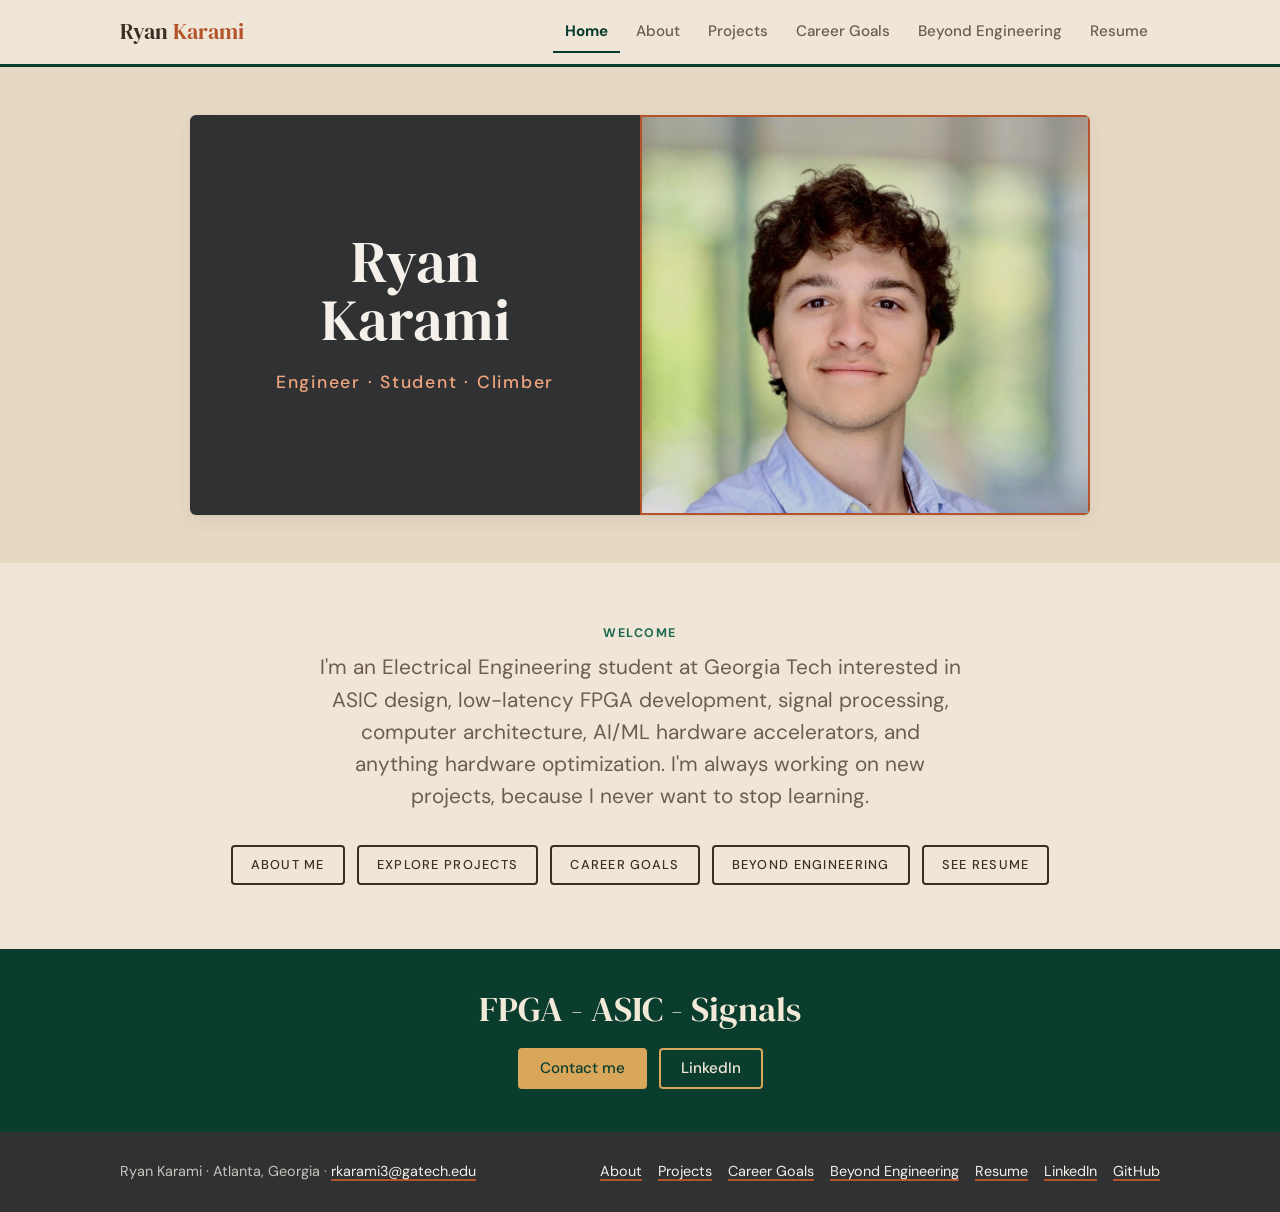
==== index.html @ 75e0a6b8 "Shrink home hero; show projects as a vertical list with thumbnails" ====
<!DOCTYPE html>
<html lang="en">
<head>
<meta charset="utf-8">
<meta name="viewport" content="width=device-width, initial-scale=1">
<title>Ryan Karami</title>
<meta name="description" content="Ryan Karami — Electrical Engineering student at Georgia Tech focused on digital design and verification.">
<link rel="preconnect" href="https://fonts.googleapis.com">
<link rel="preconnect" href="https://fonts.gstatic.com" crossorigin>
<link href="https://fonts.googleapis.com/css2?family=DM+Serif+Display&family=DM+Sans:wght@400;500;700&display=swap" rel="stylesheet">
<link rel="stylesheet" href="assets/css/site.css?v=202611100015">
</head>
<body>
<a class="skip" href="#main">Skip to content</a>
<header class="site-header">
  <div class="wrap">
    <a class="brand" href="index.html">Ryan <span>Karami</span></a>
    <button class="menu-btn" type="button" aria-expanded="false" aria-controls="site-nav">Menu</button>
    <ul class="nav" id="site-nav">
<li><a href="index.html" aria-current="page">Home</a></li>
<li><a href="about.html">About</a></li>
<li><a href="projects.html">Projects</a></li>
<li><a href="career.html">Career Goals</a></li>
<li><a href="beyond.html">Beyond Engineering</a></li>
<li><a href="resume.html">Resume</a></li>
    </ul>
  </div>
</header>
<main id="main">
<section class="home-hero">
  <div class="wrap">
    <div class="hh-grid">
      <div class="hh-name">
        <h1>Ryan<br>Karami</h1>
        <p class="hh-tag">Engineer · Student · Climber</p>
      </div>
      <div class="photo-slot hh-photo"><span class="slot-label">Headshot</span><img src="assets/img/headshot.jpg" alt="Portrait of Ryan Karami" style="object-position:center 28%" loading="lazy"></div>
    </div>
  </div>
</section>

<section class="section-block">
  <div class="wrap center">
    <p class="eyebrow">Welcome</p>
    <p class="home-lead">I'm an Electrical Engineering student at Georgia Tech interested in ASIC design, low-latency FPGA development, signal processing, computer architecture, AI/ML hardware accelerators, and anything hardware optimization. I'm always working on new projects, because I never want to stop learning.</p>
    <div class="stack-btns" style="margin-top:28px">
      <a class="btn outline" href="about.html">About me</a>
      <a class="btn outline" href="projects.html">Explore projects</a>
      <a class="btn outline" href="career.html">Career goals</a>
      <a class="btn outline" href="beyond.html">Beyond engineering</a>
      <a class="btn outline" href="resume.html">See resume</a>
    </div>
  </div>
</section>

<section class="home-intro">
  <div class="hi-text">
    <h2>FPGA - ASIC - Signals</h2>
    <div class="btns">
      <a class="btn primary" href="mailto:rkarami3@gatech.edu">Contact me</a>
      <a class="btn ghost" href="https://www.linkedin.com/in/ryan-karami">LinkedIn</a>
    </div>
  </div>
</section>
</main>
<footer class="site-footer">
  <div class="wrap">
    <span>Ryan Karami · Atlanta, Georgia · <a href="mailto:rkarami3@gatech.edu">rkarami3@gatech.edu</a></span>
    <nav aria-label="Footer"><a href="about.html">About</a> <a href="projects.html">Projects</a> <a href="career.html">Career Goals</a> <a href="beyond.html">Beyond Engineering</a> <a href="resume.html">Resume</a> <a href="https://www.linkedin.com/in/ryan-karami">LinkedIn</a> <a href="https://github.com/Soupchef1">GitHub</a></nav>
  </div>
</footer>
<script src="assets/js/site.js" defer></script>
</body>
</html>
---- assets/css/site.css ----
/* ============================================================
   Ryan Karami — ePortfolio
   All colors and fonts live in the tokens block below, so a new
   theme is a one-place change.
   ============================================================ */

/* ---------- tokens: Sandstone + PCB green ---------- */
:root {
  --bg: #EFE6D8;            /* sandstone beige */
  --surface: #FAF5EC;       /* cards */
  --surface-2: #E6D9C4;     /* alt sections, photo slots */
  --text: #3A2E25;
  --muted: #6E5D4E;
  --line: #DCCDB5;
  --dark: #2F3133;          /* charcoal blocks: name panel, page heroes, footer */
  --dark-text: #F5F1EA;
  --dark-muted: #C8C4BC;
  --accent: #B4532A;        /* terracotta: buttons, borders */
  --accent-ink: #9A4422;    /* terracotta dark enough for text */
  --on-accent: #FFF8EE;
  --green: #0B3D2E;         /* PCB green accent */
  --green-2: #164E3B;
  --green-ink: #1F6B4F;
  --green-tint: #DCE8E1;
  --green-text: #F2E9D8;
  --green-muted: #C9D9CF;
  --copper: #D9A75A;
  --link: #9A4422;
  --shadow: 0 1px 2px rgba(58,46,37,.06), 0 6px 18px rgba(58,46,37,.07);

  --font-head: "DM Serif Display", Georgia, serif;
  --font-body: "DM Sans", system-ui, -apple-system, sans-serif;

  --max: 1080px;
  --read: 720px;
  --radius: 6px;
}

/* ---------- base ---------- */
*, *::before, *::after { box-sizing: border-box; }
html { scroll-padding-top: 80px; -webkit-text-size-adjust: 100%; }
body { margin: 0; background: var(--bg); color: var(--text); font: 400 17px/1.65 var(--font-body); -webkit-font-smoothing: antialiased; overflow-x: hidden; }
img { max-width: 100%; height: auto; display: block; }
a { color: var(--link); text-decoration-color: var(--accent); text-decoration-thickness: 2px; text-underline-offset: 3px; }
a:hover { color: var(--accent-ink); }
h1, h2, h3, h4 { font-family: var(--font-head); line-height: 1.15; letter-spacing: 0; margin: 0 0 .5em; color: var(--text); }
h1 { font-size: clamp(2.2rem, 5vw, 3.4rem); font-weight: 400; }
h2 { font-size: clamp(1.6rem, 3vw, 2.1rem); font-weight: 400; }
h3 { font-size: 1.3rem; font-weight: 400; }
p { margin: 0 0 1em; }
:focus-visible { outline: 3px solid var(--accent); outline-offset: 2px; border-radius: 4px; }
.skip { position: absolute; left: -9999px; top: 0; z-index: 100; background: var(--accent); color: var(--on-accent); padding: 8px 14px; font-weight: 600; }
.skip:focus { left: 8px; top: 8px; }
.wrap { width: 100%; max-width: var(--max); margin: 0 auto; padding: 0 20px; }
.read { max-width: var(--read); margin-left: auto; margin-right: auto; }

/* ---------- placeholder text (remove class once real text is in) ---------- */
.todo { background: repeating-linear-gradient(-45deg, rgba(179,163,105,.10) 0 10px, rgba(179,163,105,.18) 10px 20px); border: 1px dashed var(--accent); border-radius: 8px; padding: 10px 14px; color: var(--muted); font-size: .95rem; }
.todo::before { content: "TO WRITE · "; font-weight: 700; letter-spacing: .08em; font-size: .75rem; color: var(--accent-ink); }
.dark .todo, .page-hero .todo, .hh-name .todo, .hi-text .todo { color: var(--dark-muted); background: rgba(255,255,255,.06); }

/* ---------- header / nav ---------- */
.site-header { position: sticky; top: 0; z-index: 50; background: var(--bg); color: var(--text); border-bottom: 3px solid var(--green); }
.site-header .wrap { display: flex; align-items: center; justify-content: space-between; min-height: 64px; gap: 16px; }
.brand { font-family: var(--font-head); font-weight: 400; font-size: 1.4rem; color: var(--text); text-decoration: none; white-space: nowrap; }
.brand span { color: var(--accent); }
.brand:hover { color: var(--text); }
.nav { display: flex; gap: 4px; list-style: none; margin: 0; padding: 0; }
.nav a { display: block; padding: 8px 12px; border-radius: 4px; color: var(--muted); text-decoration: none; font-weight: 500; font-size: .95rem; }
.nav a:hover { background: var(--surface-2); color: var(--text); }
.nav a[aria-current="page"] { color: var(--green); font-weight: 700; box-shadow: inset 0 -2px 0 var(--green); border-radius: 4px 4px 0 0; }
.menu-btn { display: none; background: transparent; border: 1px solid var(--line); color: var(--text); border-radius: 8px; padding: 8px 12px; font: 600 .9rem var(--font-body); cursor: pointer; }
@media (max-width: 860px) {
  .menu-btn { display: inline-flex; }
  .nav { display: none; position: absolute; top: 100%; left: 0; right: 0; flex-direction: column; background: var(--bg); padding: 8px 20px 16px; border-bottom: 3px solid var(--green); }
  .nav.open { display: flex; }
  .nav a { padding: 12px; font-size: 1.05rem; }
  .nav a[aria-current="page"] { box-shadow: inset 3px 0 0 var(--green); border-radius: 0 4px 4px 0; }
}

/* ---------- sections ---------- */
.section-block { padding: 64px 0; }
.section-block + .section-block { border-top: 1px solid var(--line); }
.section-block.alt { background: var(--surface-2); border-top: 0; }
.eyebrow { font: 600 .78rem/1 var(--font-body); letter-spacing: .12em; text-transform: uppercase; color: var(--green-ink); margin: 0 0 12px; font-weight: 700; }
.section-title { text-align: center; margin-bottom: 36px; }
.section-title p { color: var(--muted); max-width: 56ch; margin: 8px auto 0; }
.rule { width: 56px; height: 4px; background: var(--green); border: 0; border-radius: 2px; margin: 14px auto 0; }

/* ---------- inner page hero ---------- */
.page-hero { background: var(--dark); color: var(--dark-text); padding: 56px 0 48px; text-align: center; }
.page-hero h1 { color: var(--dark-text); margin-bottom: 10px; }
.page-hero p { color: var(--dark-muted); max-width: 60ch; margin: 0 auto; font-size: 1.08rem; }
.page-hero .eyebrow { color: var(--copper); }

/* ---------- photo slots ---------- */
.photo-slot { position: relative; overflow: hidden; background: var(--surface-2); border: 2px dashed var(--accent); display: grid; place-items: center; color: var(--muted); font-size: .85rem; text-align: center; }
.photo-slot > img { position: absolute; inset: 0; width: 100%; height: 100%; object-fit: cover; }
.photo-slot:has(> img) { border-style: solid; }
.photo-slot:has(> img) .slot-label { display: none; }
.photo-slot .slot-label { padding: 12px; line-height: 1.35; }
.headshot { width: 240px; height: 240px; border-radius: 50%; }

/* ---------- buttons ---------- */
.btns { display: flex; flex-wrap: wrap; gap: 12px; }
.btn { display: inline-flex; align-items: center; gap: 8px; padding: 11px 20px; border-radius: 4px; font: 500 .95rem/1 var(--font-body); text-decoration: none; border: 2px solid var(--accent); transition: background .15s, color .15s; cursor: pointer; }
.btn.primary { background: var(--accent); color: var(--on-accent); }
.btn.primary:hover { filter: brightness(1.08); color: var(--on-accent); }
.btn.ghost { background: transparent; color: inherit; border-color: currentColor; }
.btn.ghost:hover { background: rgba(180,83,42,.10); color: inherit; }
.page-hero .btn.ghost, .hi-text .btn.ghost, .cta .btn.ghost { color: var(--dark-text); }
.btn.outline { background: transparent; color: var(--text); border-color: var(--text); border-radius: 4px; min-width: 240px; justify-content: center; text-transform: uppercase; letter-spacing: .12em; font-size: .85rem; padding: 14px 22px; }
.btn.outline:hover { background: var(--accent); border-color: var(--accent); color: var(--on-accent); }

/* ---------- home ---------- */
.home-hero { background: var(--surface-2); padding: 48px 0; }
.hh-grid { display: grid; grid-template-columns: 1fr; border-radius: var(--radius); overflow: hidden; box-shadow: var(--shadow); }
@media (min-width: 820px) { .hh-grid { grid-template-columns: 2fr 3fr; min-height: 440px; } }
.hh-name { background: var(--dark); color: #fff; display: flex; flex-direction: column; justify-content: center; align-items: center; text-align: center; padding: 48px 28px; }
.hh-name h1 { color: var(--dark-text); font-size: clamp(2.8rem, 6vw, 4.4rem); line-height: 1.02; margin: 0 0 18px; }
.hh-tag { color: #F0A57E; font-family: var(--font-body); font-size: clamp(.95rem, 1.8vw, 1.1rem); font-weight: 500; letter-spacing: .1em; margin: 0; }
.hh-photo { min-height: 300px; }
.home-lead { font-size: clamp(1.1rem, 2.2vw, 1.3rem); max-width: 46ch; margin: 0 auto 32px; color: var(--muted); line-height: 1.55; }
.stack-btns { display: flex; flex-wrap: wrap; gap: 12px; justify-content: center; }
.stack-btns .btn.outline { min-width: 0; padding: 12px 18px; font-size: .8rem; letter-spacing: .1em; }
.home-intro { background: var(--green); }
.hi-grid { display: grid; grid-template-columns: 1fr; }
@media (min-width: 820px) { .hi-grid { grid-template-columns: 1fr 1fr; } }
.hi-photo { min-height: 320px; border: 0; background: var(--green-2); color: var(--green-muted); }
.hi-text { color: var(--green-muted); padding: 56px 32px; text-align: center; display: flex; flex-direction: column; justify-content: center; max-width: 560px; margin: 0 auto; }
.hi-text h2 { color: var(--green-text); font-size: clamp(1.6rem, 3vw, 2.2rem); margin-bottom: 20px; }
.hi-text .btns { margin-top: 14px; justify-content: center; }

/* ---------- cards ---------- */
.grid { display: grid; gap: 24px; grid-template-columns: repeat(auto-fill, minmax(290px, 1fr)); }
.card { background: var(--surface); border: 1px solid var(--line); border-radius: var(--radius); overflow: hidden; display: flex; flex-direction: column; box-shadow: var(--shadow); transition: transform .15s, border-color .15s; text-decoration: none; color: inherit; }
a.card:hover { transform: translateY(-3px); border-color: var(--accent); color: inherit; }
.card .thumb { aspect-ratio: 16 / 10; border: 0; border-bottom: 2px dashed var(--accent); }
.card .body { padding: 20px 22px 22px; display: flex; flex-direction: column; flex: 1; }
.card h3 { margin-bottom: 6px; }
.card .meta { font-size: .85rem; color: var(--muted); margin-bottom: 10px; }
.card p { font-size: .97rem; margin-bottom: 14px; }
.card .more { margin-top: auto; font-weight: 700; font-size: .92rem; color: var(--accent-ink); }
.card.featured { border: 2px solid var(--accent); }
.badge { display: inline-block; font: 700 .7rem/1 var(--font-body); letter-spacing: .1em; text-transform: uppercase; background: var(--accent); color: var(--on-accent); padding: 5px 9px; border-radius: 4px; margin-bottom: 10px; align-self: flex-start; }
.tags { display: flex; flex-wrap: wrap; gap: 6px; margin: 0 0 12px; padding: 0; list-style: none; }
.tag { font: 500 .75rem/1 var(--font-body); padding: 5px 9px; border-radius: 999px; background: var(--green-tint); color: var(--green); }

/* ---------- entries / timeline ---------- */
.entries { display: grid; gap: 20px; }
.entry { background: var(--surface); border: 1px solid var(--line); border-left: 4px solid var(--accent); border-radius: 10px; padding: 22px 24px; }
.entry-top { display: flex; flex-wrap: wrap; justify-content: space-between; gap: 4px 16px; align-items: baseline; }
.entry h3 { margin: 0; }
.entry .when { font-size: .88rem; color: var(--muted); white-space: nowrap; }
.entry .role { color: var(--accent-ink); font-weight: 600; font-size: .95rem; margin: 4px 0 10px; }
.entry ul { margin: 8px 0 0; padding-left: 20px; }
.entry li { margin-bottom: 6px; }

/* steps (career roadmap) */
.steps { counter-reset: step; display: grid; gap: 20px; }
.steps .entry { position: relative; padding-left: 70px; }
.steps .entry::before { counter-increment: step; content: counter(step); position: absolute; left: 20px; top: 22px; width: 34px; height: 34px; border-radius: 50%; background: var(--green); color: var(--green-text); font: 700 1rem/34px var(--font-body); text-align: center; }

/* ---------- key/value tables ---------- */
.kv { width: 100%; border-collapse: collapse; }
.kv th, .kv td { text-align: left; vertical-align: top; padding: 10px 0; border-bottom: 1px solid var(--line); }
.kv th { width: 170px; padding-right: 16px; font-weight: 700; color: var(--green-ink); }
@media (max-width: 560px) { .kv th, .kv td { display: block; width: auto; padding: 0; } .kv th { padding-top: 12px; } .kv td { padding-bottom: 12px; } }

/* ---------- split ---------- */
.split { display: grid; gap: 40px; grid-template-columns: 1fr; align-items: start; }
@media (min-width: 860px) { .split { grid-template-columns: 260px 1fr; } }
.split .aside { display: grid; justify-items: center; gap: 12px; text-align: center; }

/* ---------- project detail ---------- */
.project-page { padding: 40px 0 72px; }
.backlink { display: inline-block; font-weight: 600; font-size: .92rem; margin-bottom: 20px; text-decoration: none; color: var(--accent-ink); }
.project-head h1 { font-size: clamp(1.9rem, 4.4vw, 2.7rem); }
.projectmeta { width: 100%; border-collapse: collapse; margin: 16px 0 24px; font-size: .95rem; }
.projectmeta th, .projectmeta td { text-align: left; padding: 8px 0; border-bottom: 1px solid var(--line); vertical-align: top; }
.projectmeta th { width: 110px; padding-right: 14px; color: var(--green-ink); font-weight: 700; }
.lede { font-size: 1.12rem; border-left: 4px solid var(--accent); padding-left: 18px; margin: 8px 0 28px; }
.readings { display: grid; grid-template-columns: repeat(auto-fit, minmax(170px, 1fr)); gap: 14px; margin: 0 0 36px; }
.reading { background: var(--surface); border: 1px solid var(--line); border-top: 4px solid var(--green); border-radius: 0; padding: 16px 18px; }
.reading:nth-child(even) { border-top-color: var(--accent); }
.reading-val { font: 400 1.8rem/1.1 var(--font-head); }
.reading-unit { font-size: .88rem; color: var(--muted); margin-top: 6px; line-height: 1.4; }
.project-page .section { margin: 40px 0 0; }
.project-page .section h2 { font-size: 1.55rem; padding-bottom: 8px; border-bottom: 2px solid var(--line); margin-bottom: 18px; }
.project-page figure { margin: 28px 0; }
.project-page figure .photo-slot { aspect-ratio: 16 / 9; border-radius: 10px; }
.project-page figcaption { font-size: .88rem; color: var(--muted); margin-top: 10px; }
.fignum { font-weight: 600; color: var(--accent-ink); margin-right: 4px; }
.fig-pair { display: grid; gap: 18px; grid-template-columns: 1fr; margin: 28px 0; }
.fig-pair figure { margin: 0; }
@media (min-width: 700px) { .fig-pair { grid-template-columns: 1fr 1fr; } }
.video-slot { aspect-ratio: 16 / 9; border-radius: 10px; }

/* ---------- interests ---------- */
.interest { display: grid; gap: 28px; grid-template-columns: 1fr; align-items: center; }
@media (min-width: 820px) { .interest { grid-template-columns: 1fr 1fr; } .interest.flip > :first-child { order: 2; } }
.interest .photo-slot { aspect-ratio: 4 / 3; border-radius: var(--radius); }
.gallery { display: grid; gap: 14px; grid-template-columns: repeat(auto-fill, minmax(200px, 1fr)); }
.gallery .photo-slot { aspect-ratio: 1; border-radius: 10px; }

/* ---------- resume ---------- */
.resume-actions { display: flex; flex-wrap: wrap; justify-content: center; gap: 12px; margin-top: 22px; }
.resume-frame { width: 100%; max-width: 900px; height: 1150px; margin: 0 auto; display: block; border: 1px solid var(--line); border-radius: 6px; box-shadow: var(--shadow); background: #fff; }
@media (max-width: 700px) { .resume-frame { height: 640px; } }

/* ---------- cta / footer ---------- */
.cta { background: var(--green); color: var(--green-text); text-align: center; padding: 56px 0; }
.cta h2 { color: var(--green-text); }
.cta p { color: var(--green-muted); max-width: 54ch; margin: 0 auto 22px; }
.cta .btns { justify-content: center; }
.site-footer { background: var(--dark); color: var(--dark-muted); padding: 28px 0; font-size: .9rem; border-top: 3px solid var(--green); }
.site-footer .wrap { display: flex; flex-wrap: wrap; justify-content: space-between; gap: 10px 20px; }
.site-footer a { color: var(--dark-text); }
.site-footer nav { display: flex; flex-wrap: wrap; gap: 16px; }

.center { text-align: center; }
.muted { color: var(--muted); }
@media (prefers-reduced-motion: reduce) { * { transition: none !important; } }

/* buttons on green bands use copper */
.home-intro .btn.primary, .cta .btn.primary { background: var(--copper); border-color: var(--copper); color: var(--green); }
.home-intro .btn.ghost, .cta .btn.ghost { border-color: var(--copper); color: var(--green-text); }
.home-intro .btn.ghost:hover, .cta .btn.ghost:hover { background: rgba(217,167,90,.15); }
.cta .todo, .hi-text .todo { color: var(--green-muted); background: rgba(255,255,255,.06); border-color: var(--copper); }
.card .thumb, .photo-slot { color: var(--muted); }
.card { border-radius: var(--radius); }
.entry { border-radius: 0 6px 6px 0; }
.site-footer { color: var(--dark-muted); }
.interest .photo-slot.tall { aspect-ratio: 4 / 5; max-width: 420px; width: 100%; justify-self: center; }
.hh-photo { min-height: 360px; }
.headshot > img { border-radius: 50%; }
/* home headshot: narrower, taller photo box so the portrait is cropped less */
@media (min-width: 820px) { .hh-grid { grid-template-columns: 1fr 1fr; min-height: 480px; } }
/* home green band: compact, centered, no photo */
.home-intro .hi-text { max-width: 720px; padding: 40px 24px; }
.home-intro .hi-text h2 { margin-bottom: 14px; }
.home-intro .hi-text .btns { margin-top: 4px; }
/* project figures and diagram thumbnails */
.project-page figure img { width: 100%; border-radius: 8px; border: 1px solid var(--line); background: var(--surface); }
.project-page h3 { font-size: 1.2rem; margin: 26px 0 8px; }
.project-page code { font-size: .9em; background: var(--surface-2); padding: 1px 5px; border-radius: 4px; }
.project-page .section ul { padding-left: 20px; } .project-page .section li { margin-bottom: 8px; }
.card .thumb.diagram > img { object-fit: contain; background: #FAF5EC; padding: 8px; }
.card .thumb:has(> img) { border-bottom: 1px solid var(--line); }
.bio { margin-bottom: 24px; } .bio p { margin-bottom: 1em; }

/* home hero: a bit smaller */
.hh-grid { max-width: 900px; margin: 0 auto; }
.hh-photo { min-height: 300px; }
.hh-name h1 { font-size: clamp(2.4rem, 5vw, 3.6rem); }
@media (min-width: 820px) { .hh-grid { min-height: 400px; } }

/* projects page: vertical list, thumbnail on the left */
.project-list { grid-template-columns: 1fr; gap: 18px; }
@media (min-width: 700px) {
  .project-list .card { flex-direction: row; }
  .project-list .card .thumb { flex: 0 0 240px; aspect-ratio: auto; min-height: 170px; border-bottom: 0 !important; border-right: 1px solid var(--line); }
  .project-list .card .body { padding: 18px 22px; }
}
.project-list a.card:hover { transform: translateY(-2px); }
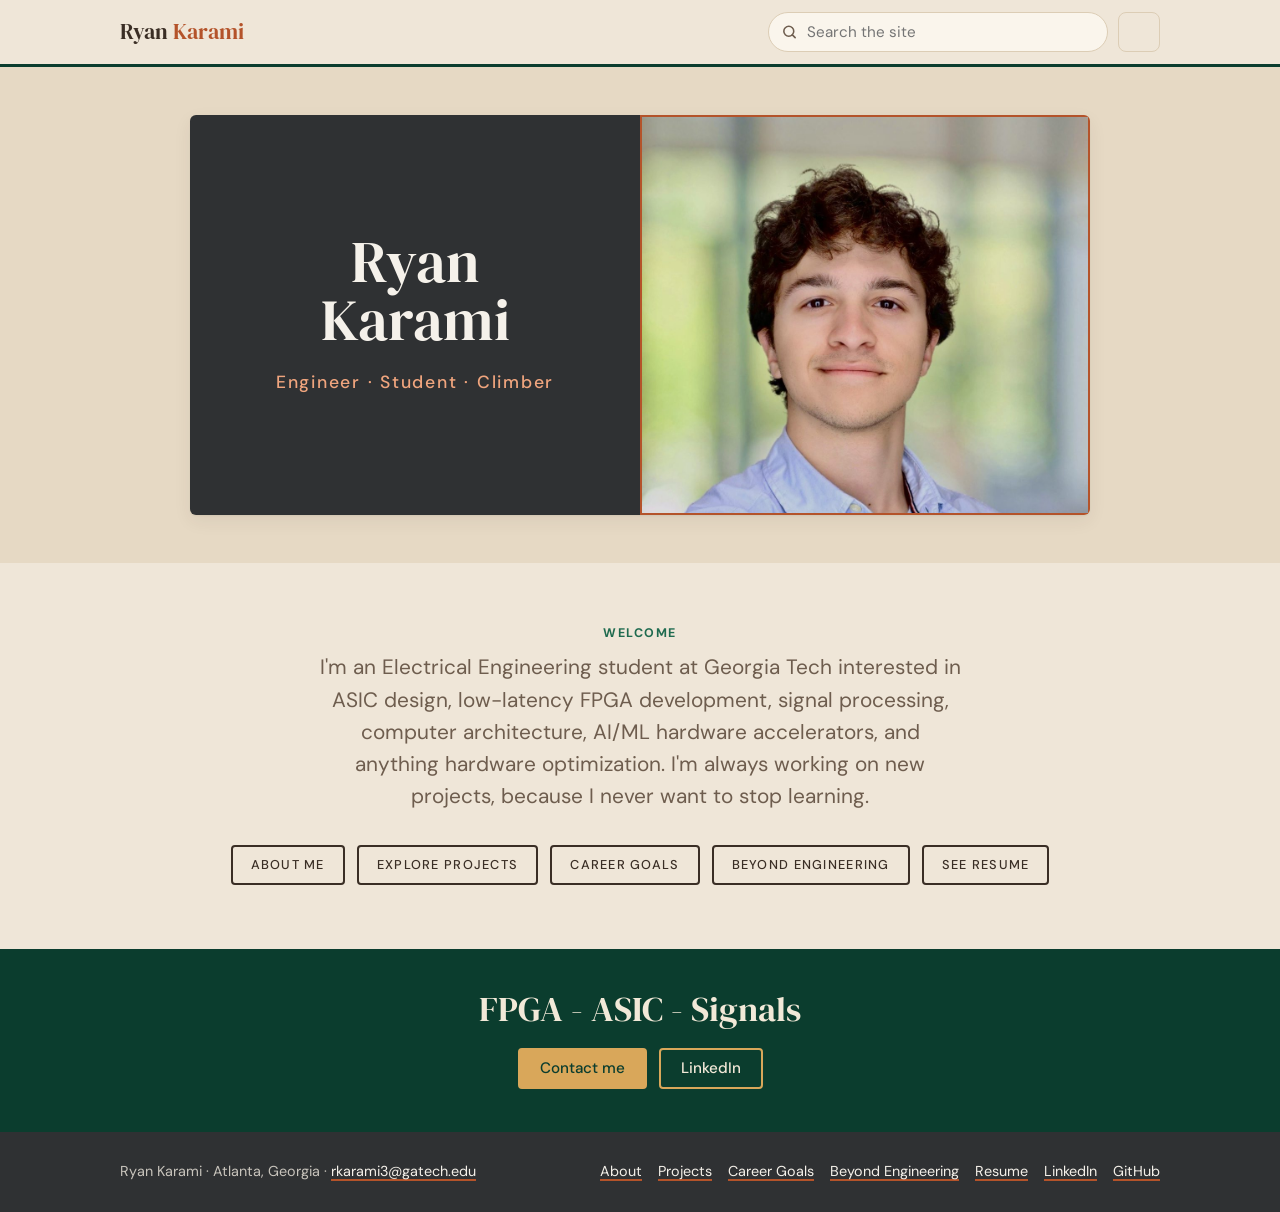
==== commit a5c7338b: "Replace header nav with site search and hamburger menu" ====
--- a/index.html
+++ b/index.html
@@ -8,14 +8,21 @@
 <link rel="preconnect" href="https://fonts.googleapis.com">
 <link rel="preconnect" href="https://fonts.gstatic.com" crossorigin>
 <link href="https://fonts.googleapis.com/css2?family=DM+Serif+Display&family=DM+Sans:wght@400;500;700&display=swap" rel="stylesheet">
-<link rel="stylesheet" href="assets/css/site.css?v=202611100015">
+<link rel="stylesheet" href="assets/css/site.css?v=202611100030">
 </head>
 <body>
 <a class="skip" href="#main">Skip to content</a>
 <header class="site-header">
   <div class="wrap">
     <a class="brand" href="index.html">Ryan <span>Karami</span></a>
-    <button class="menu-btn" type="button" aria-expanded="false" aria-controls="site-nav">Menu</button>
+    <div class="header-tools">
+      <form class="site-search" role="search" action="#" autocomplete="off">
+        <svg class="search-icon" viewBox="0 0 24 24" aria-hidden="true"><circle cx="11" cy="11" r="7"/><path d="M20 20l-4-4"/></svg>
+        <input type="search" id="site-search-input" placeholder="Search the site" aria-label="Search the site" aria-controls="search-results" aria-autocomplete="list">
+        <ul class="search-results" id="search-results" role="listbox" hidden></ul>
+      </form>
+      <button class="menu-btn" type="button" aria-expanded="false" aria-controls="site-nav" aria-label="Open menu"><span></span><span></span><span></span></button>
+    </div>
     <ul class="nav" id="site-nav">
 <li><a href="index.html" aria-current="page">Home</a></li>
 <li><a href="about.html">About</a></li>
@@ -69,6 +76,6 @@
     <nav aria-label="Footer"><a href="about.html">About</a> <a href="projects.html">Projects</a> <a href="career.html">Career Goals</a> <a href="beyond.html">Beyond Engineering</a> <a href="resume.html">Resume</a> <a href="https://www.linkedin.com/in/ryan-karami">LinkedIn</a> <a href="https://github.com/Soupchef1">GitHub</a></nav>
   </div>
 </footer>
-<script src="assets/js/site.js" defer></script>
+<script src="assets/js/site.js?v=202611100030" defer></script>
 </body>
 </html>
--- a/assets/css/site.css
+++ b/assets/css/site.css
@@ -69,9 +69,8 @@
 .nav a { display: block; padding: 8px 12px; border-radius: 4px; color: var(--muted); text-decoration: none; font-weight: 500; font-size: .95rem; }
 .nav a:hover { background: var(--surface-2); color: var(--text); }
 .nav a[aria-current="page"] { color: var(--green); font-weight: 700; box-shadow: inset 0 -2px 0 var(--green); border-radius: 4px 4px 0 0; }
-.menu-btn { display: none; background: transparent; border: 1px solid var(--line); color: var(--text); border-radius: 8px; padding: 8px 12px; font: 600 .9rem var(--font-body); cursor: pointer; }
+
 @media (max-width: 860px) {
-  .menu-btn { display: inline-flex; }
   .nav { display: none; position: absolute; top: 100%; left: 0; right: 0; flex-direction: column; background: var(--bg); padding: 8px 20px 16px; border-bottom: 3px solid var(--green); }
   .nav.open { display: flex; }
   .nav a { padding: 12px; font-size: 1.05rem; }
@@ -263,3 +262,30 @@
   .project-list .card .body { padding: 18px 22px; }
 }
 .project-list a.card:hover { transform: translateY(-2px); }
+
+/* ---------- header: search + hamburger ---------- */
+.site-header .wrap { position: relative; }
+.header-tools { display: flex; align-items: center; gap: 10px; flex: 1; justify-content: flex-end; }
+.site-search { position: relative; flex: 0 1 340px; min-width: 0; }
+.site-search input { width: 100%; height: 40px; padding: 0 14px 0 38px; border: 1px solid var(--line); border-radius: 20px; background: var(--surface); color: var(--text); font: 400 .95rem var(--font-body); }
+.site-search input:focus { outline: none; border-color: var(--accent); box-shadow: 0 0 0 3px rgba(180,83,42,.15); }
+.search-icon { position: absolute; left: 13px; top: 50%; width: 17px; height: 17px; transform: translateY(-50%); fill: none; stroke: var(--muted); stroke-width: 2.2; stroke-linecap: round; pointer-events: none; }
+.search-results { position: absolute; top: calc(100% + 8px); right: 0; width: min(440px, calc(100vw - 32px)); max-height: 70vh; overflow-y: auto; list-style: none; margin: 0; padding: 6px; background: var(--surface); border: 1px solid var(--line); border-radius: var(--radius); box-shadow: var(--shadow); z-index: 60; }
+.search-results li a { display: block; padding: 10px 12px; border-radius: 4px; color: var(--text); text-decoration: none; }
+.search-results li a:hover, .search-results li[aria-selected="true"] a { background: var(--surface-2); }
+.search-results .sr-title { display: block; font-weight: 700; font-size: .95rem; }
+.search-results .sr-snip { display: block; font-size: .85rem; color: var(--muted); margin-top: 2px; line-height: 1.4; }
+.search-results mark { background: rgba(180,83,42,.2); color: inherit; border-radius: 2px; padding: 0 1px; }
+.search-results .sr-empty { padding: 10px 12px; color: var(--muted); font-size: .9rem; }
+.menu-btn { display: inline-flex; flex-direction: column; justify-content: center; gap: 5px; width: 42px; height: 40px; padding: 0 10px; flex: none; background: transparent; border: 1px solid var(--line); border-radius: 8px; cursor: pointer; }
+.menu-btn span { display: block; height: 2px; background: var(--text); border-radius: 2px; transition: transform .2s, opacity .2s; }
+.menu-btn:hover { border-color: var(--accent); }
+.menu-btn[aria-expanded="true"] span:nth-child(1) { transform: translateY(7px) rotate(45deg); }
+.menu-btn[aria-expanded="true"] span:nth-child(2) { opacity: 0; }
+.menu-btn[aria-expanded="true"] span:nth-child(3) { transform: translateY(-7px) rotate(-45deg); }
+/* nav is now a dropdown at every width */
+.site-header .nav { display: none; position: absolute; top: calc(100% + 3px); right: 20px; left: auto; width: 260px; flex-direction: column; gap: 2px; background: var(--bg); padding: 8px; border: 1px solid var(--line); border-top: 3px solid var(--green); border-radius: 0 0 var(--radius) var(--radius); box-shadow: var(--shadow); }
+.site-header .nav.open { display: flex; }
+.site-header .nav a { padding: 11px 12px; font-size: 1rem; }
+.site-header .nav a[aria-current="page"] { box-shadow: inset 3px 0 0 var(--green); border-radius: 0 4px 4px 0; }
+@media (max-width: 520px) { .site-header .nav { left: 12px; right: 12px; width: auto; } .brand { font-size: 1.2rem; } }
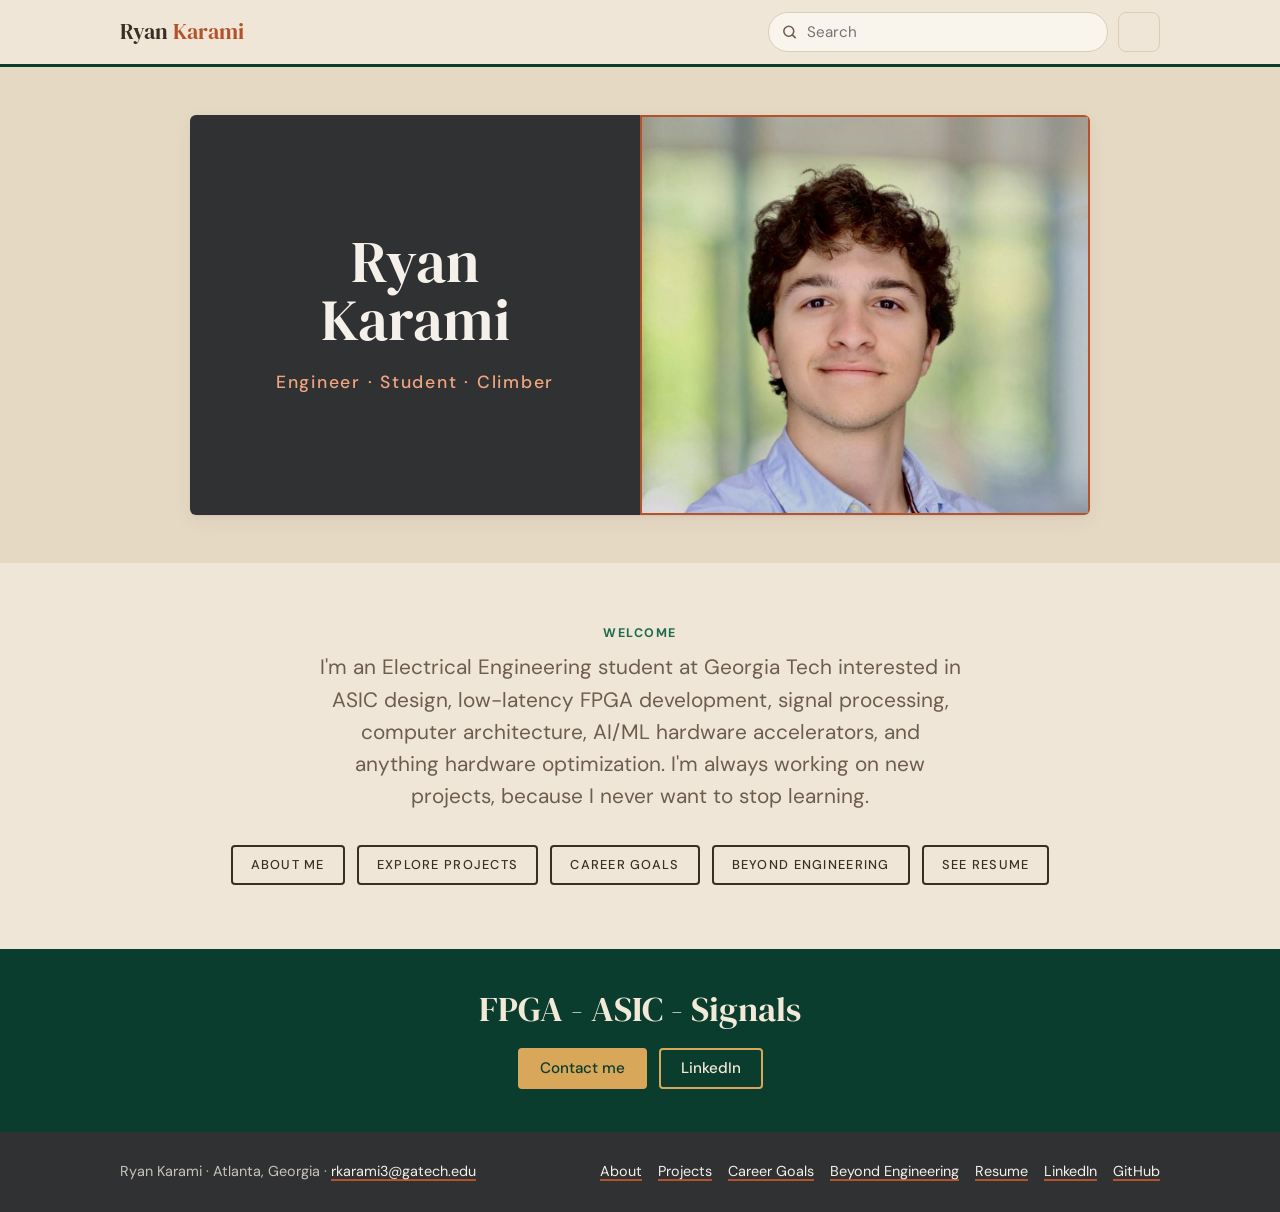
==== commit a5542dd4: "Close search when menu opens and vice versa; shorter placeholder" ====
--- a/index.html
+++ b/index.html
@@ -18,7 +18,7 @@
     <div class="header-tools">
       <form class="site-search" role="search" action="#" autocomplete="off">
         <svg class="search-icon" viewBox="0 0 24 24" aria-hidden="true"><circle cx="11" cy="11" r="7"/><path d="M20 20l-4-4"/></svg>
-        <input type="search" id="site-search-input" placeholder="Search the site" aria-label="Search the site" aria-controls="search-results" aria-autocomplete="list">
+        <input type="search" id="site-search-input" placeholder="Search" aria-label="Search the site" aria-controls="search-results" aria-autocomplete="list">
         <ul class="search-results" id="search-results" role="listbox" hidden></ul>
       </form>
       <button class="menu-btn" type="button" aria-expanded="false" aria-controls="site-nav" aria-label="Open menu"><span></span><span></span><span></span></button>
@@ -76,6 +76,6 @@
     <nav aria-label="Footer"><a href="about.html">About</a> <a href="projects.html">Projects</a> <a href="career.html">Career Goals</a> <a href="beyond.html">Beyond Engineering</a> <a href="resume.html">Resume</a> <a href="https://www.linkedin.com/in/ryan-karami">LinkedIn</a> <a href="https://github.com/Soupchef1">GitHub</a></nav>
   </div>
 </footer>
-<script src="assets/js/site.js?v=202611100030" defer></script>
+<script src="assets/js/site.js?v=202611100040" defer></script>
 </body>
 </html>
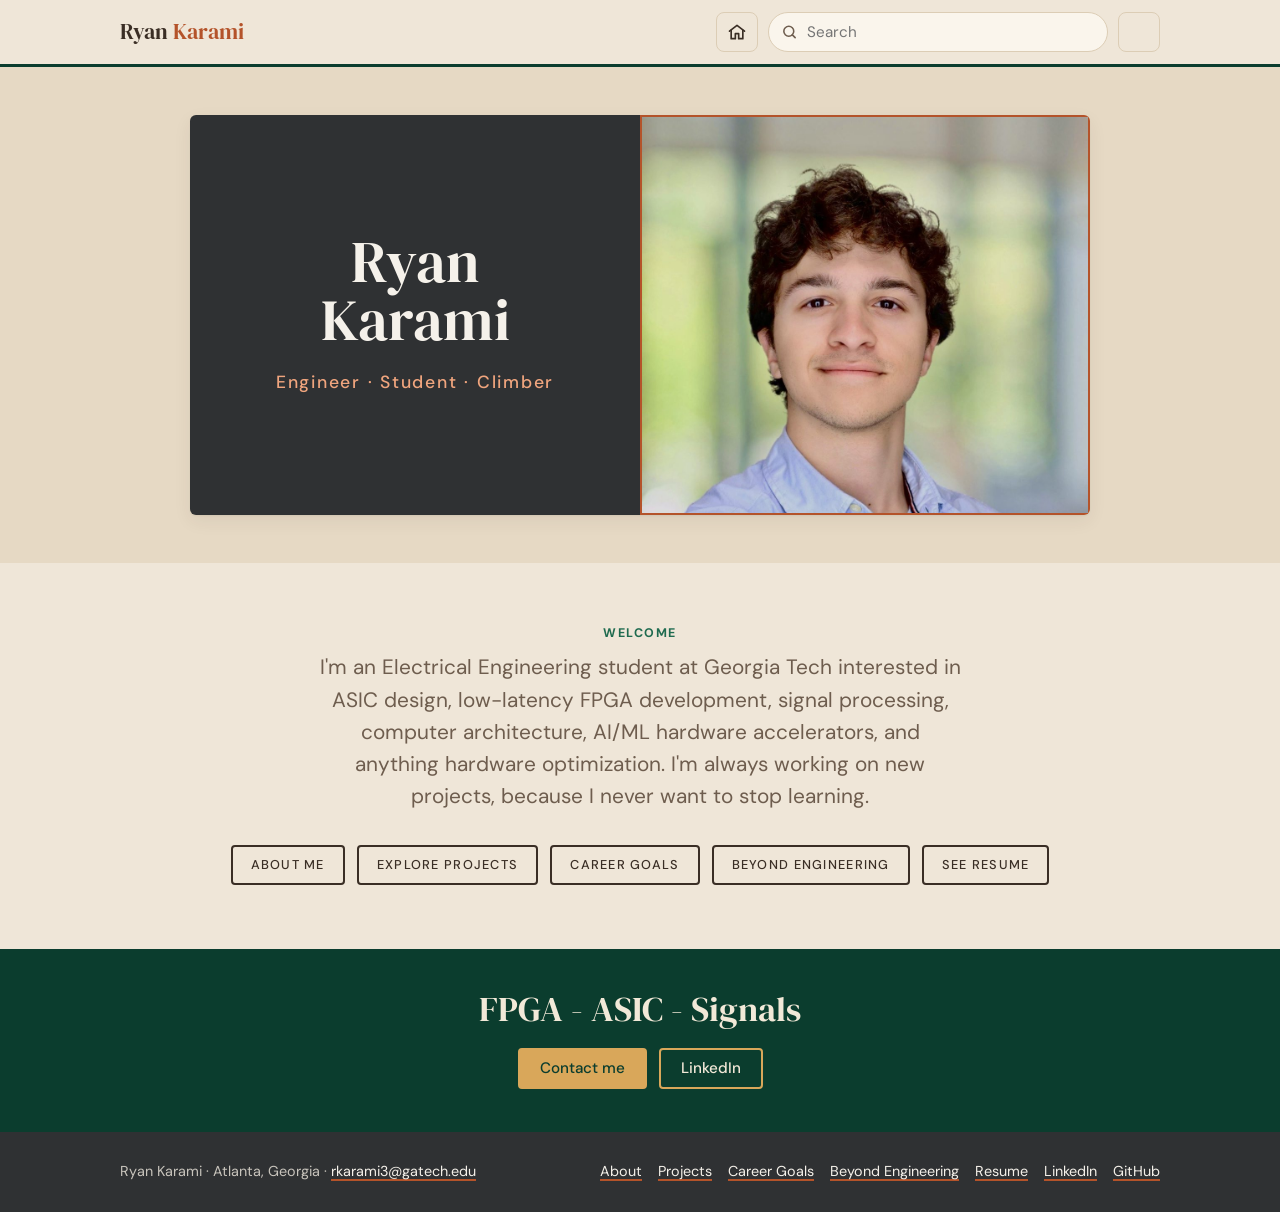
==== commit 534e9af1: "Add home icon to header" ====
--- a/index.html
+++ b/index.html
@@ -8,7 +8,7 @@
 <link rel="preconnect" href="https://fonts.googleapis.com">
 <link rel="preconnect" href="https://fonts.gstatic.com" crossorigin>
 <link href="https://fonts.googleapis.com/css2?family=DM+Serif+Display&family=DM+Sans:wght@400;500;700&display=swap" rel="stylesheet">
-<link rel="stylesheet" href="assets/css/site.css?v=202611100030">
+<link rel="stylesheet" href="assets/css/site.css?v=202611100045">
 </head>
 <body>
 <a class="skip" href="#main">Skip to content</a>
@@ -16,6 +16,7 @@
   <div class="wrap">
     <a class="brand" href="index.html">Ryan <span>Karami</span></a>
     <div class="header-tools">
+      <a class="home-btn" href="index.html" aria-label="Home" title="Home"><svg viewBox="0 0 24 24" aria-hidden="true"><path d="M3 11l9-7 9 7"/><path d="M5 10v10h5v-6h4v6h5V10"/></svg></a>
       <form class="site-search" role="search" action="#" autocomplete="off">
         <svg class="search-icon" viewBox="0 0 24 24" aria-hidden="true"><circle cx="11" cy="11" r="7"/><path d="M20 20l-4-4"/></svg>
         <input type="search" id="site-search-input" placeholder="Search" aria-label="Search the site" aria-controls="search-results" aria-autocomplete="list">
--- a/assets/css/site.css
+++ b/assets/css/site.css
@@ -289,3 +289,8 @@
 .site-header .nav a { padding: 11px 12px; font-size: 1rem; }
 .site-header .nav a[aria-current="page"] { box-shadow: inset 3px 0 0 var(--green); border-radius: 0 4px 4px 0; }
 @media (max-width: 520px) { .site-header .nav { left: 12px; right: 12px; width: auto; } .brand { font-size: 1.2rem; } }
+
+.home-btn { display: inline-flex; align-items: center; justify-content: center; width: 42px; height: 40px; flex: none; border: 1px solid var(--line); border-radius: 8px; color: var(--text); }
+.home-btn svg { width: 20px; height: 20px; fill: none; stroke: currentColor; stroke-width: 2; stroke-linecap: round; stroke-linejoin: round; }
+.home-btn:hover { border-color: var(--accent); color: var(--accent); }
+@media (max-width: 400px) { .header-tools { gap: 6px; } .home-btn, .menu-btn { width: 38px; } }
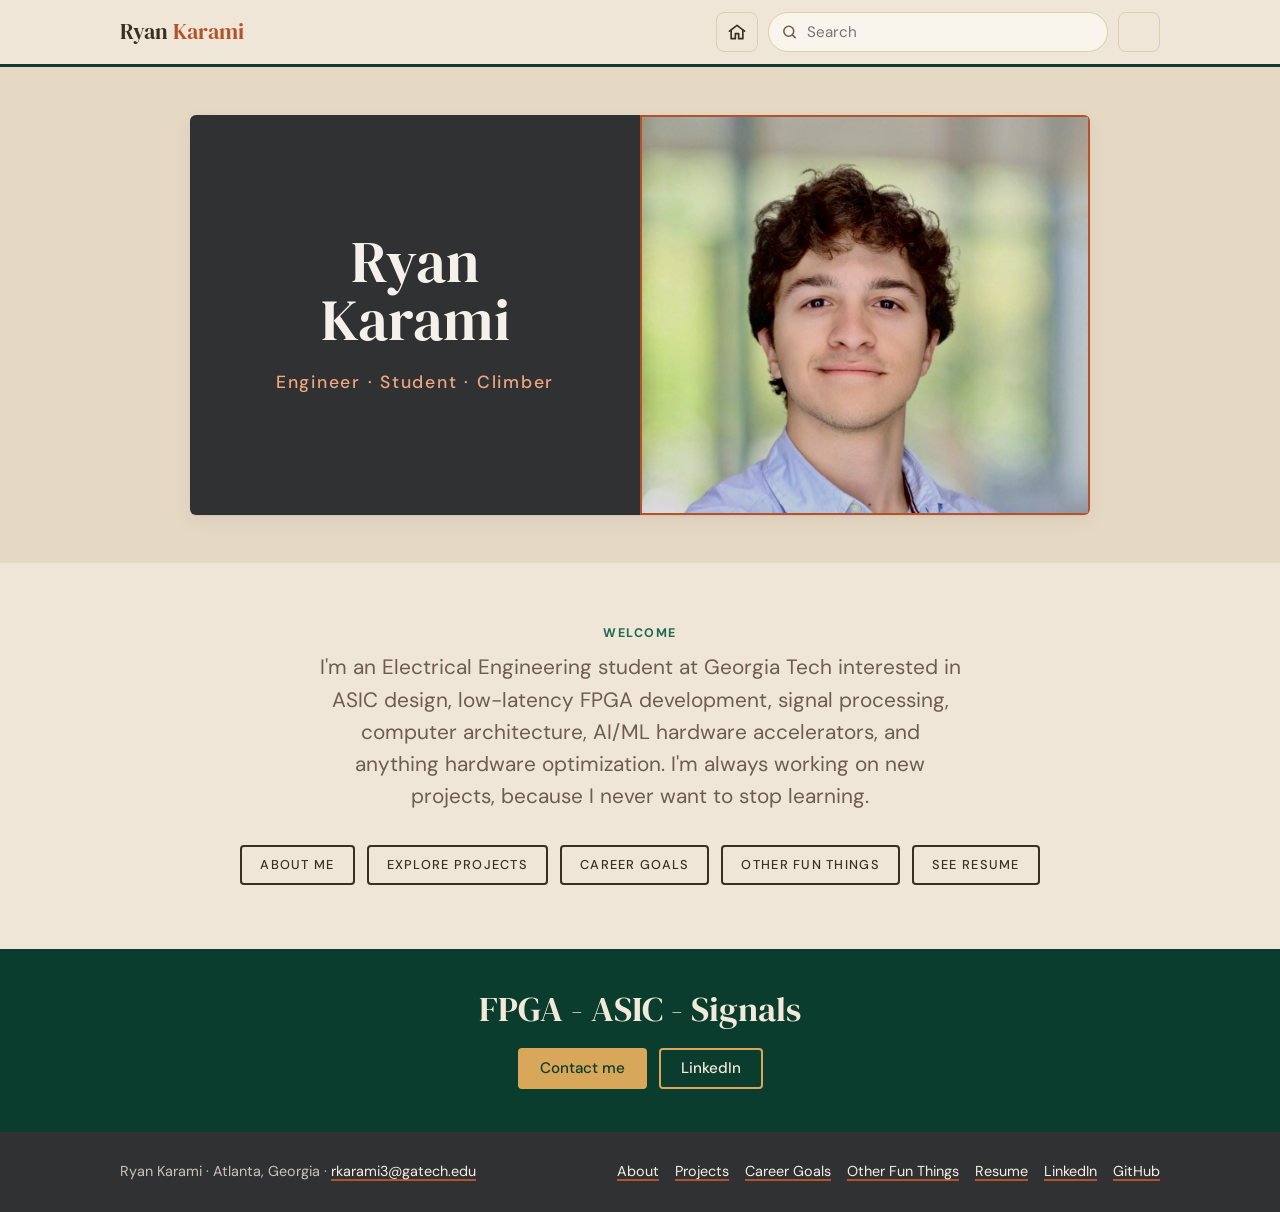
==== commit 7255f11e: "Rename Beyond Engineering to Other Fun Things" ====
--- a/index.html
+++ b/index.html
@@ -8,7 +8,7 @@
 <link rel="preconnect" href="https://fonts.googleapis.com">
 <link rel="preconnect" href="https://fonts.gstatic.com" crossorigin>
 <link href="https://fonts.googleapis.com/css2?family=DM+Serif+Display&family=DM+Sans:wght@400;500;700&display=swap" rel="stylesheet">
-<link rel="stylesheet" href="assets/css/site.css?v=202611100045">
+<link rel="stylesheet" href="assets/css/site.css?v=202611100050">
 </head>
 <body>
 <a class="skip" href="#main">Skip to content</a>
@@ -29,7 +29,7 @@
 <li><a href="about.html">About</a></li>
 <li><a href="projects.html">Projects</a></li>
 <li><a href="career.html">Career Goals</a></li>
-<li><a href="beyond.html">Beyond Engineering</a></li>
+<li><a href="beyond.html">Other Fun Things</a></li>
 <li><a href="resume.html">Resume</a></li>
     </ul>
   </div>
@@ -55,7 +55,7 @@
       <a class="btn outline" href="about.html">About me</a>
       <a class="btn outline" href="projects.html">Explore projects</a>
       <a class="btn outline" href="career.html">Career goals</a>
-      <a class="btn outline" href="beyond.html">Beyond engineering</a>
+      <a class="btn outline" href="beyond.html">Other fun things</a>
       <a class="btn outline" href="resume.html">See resume</a>
     </div>
   </div>
@@ -74,7 +74,7 @@
 <footer class="site-footer">
   <div class="wrap">
     <span>Ryan Karami · Atlanta, Georgia · <a href="mailto:rkarami3@gatech.edu">rkarami3@gatech.edu</a></span>
-    <nav aria-label="Footer"><a href="about.html">About</a> <a href="projects.html">Projects</a> <a href="career.html">Career Goals</a> <a href="beyond.html">Beyond Engineering</a> <a href="resume.html">Resume</a> <a href="https://www.linkedin.com/in/ryan-karami">LinkedIn</a> <a href="https://github.com/Soupchef1">GitHub</a></nav>
+    <nav aria-label="Footer"><a href="about.html">About</a> <a href="projects.html">Projects</a> <a href="career.html">Career Goals</a> <a href="beyond.html">Other Fun Things</a> <a href="resume.html">Resume</a> <a href="https://www.linkedin.com/in/ryan-karami">LinkedIn</a> <a href="https://github.com/Soupchef1">GitHub</a></nav>
   </div>
 </footer>
 <script src="assets/js/site.js?v=202611100040" defer></script>
--- a/assets/css/site.css
+++ b/assets/css/site.css
@@ -294,3 +294,4 @@
 .home-btn svg { width: 20px; height: 20px; fill: none; stroke: currentColor; stroke-width: 2; stroke-linecap: round; stroke-linejoin: round; }
 .home-btn:hover { border-color: var(--accent); color: var(--accent); }
 @media (max-width: 400px) { .header-tools { gap: 6px; } .home-btn, .menu-btn { width: 38px; } }
+.page-hero .hero-eyebrow { font-size: 1.15rem; letter-spacing: .16em; margin: 0; }
